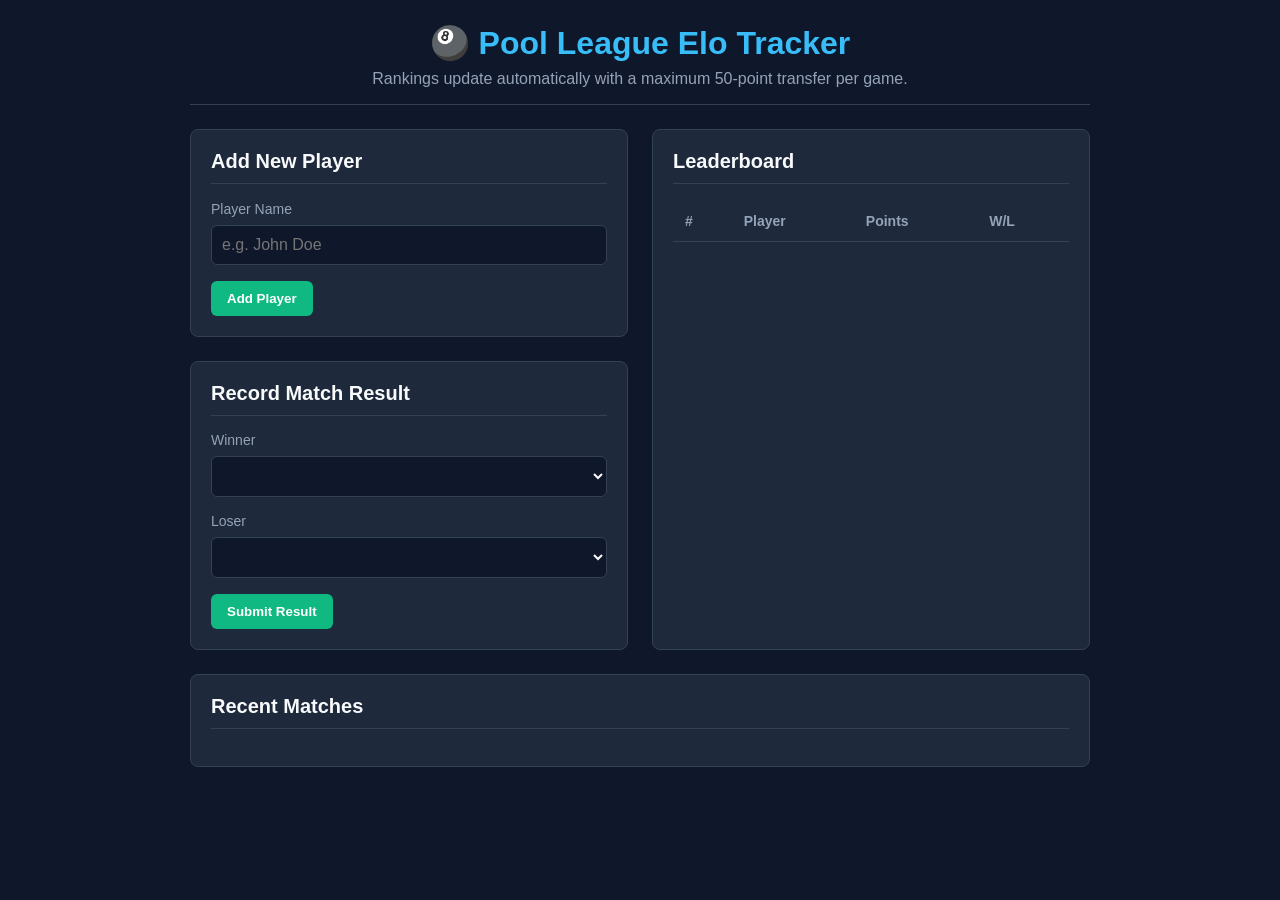
==== index.html @ 2d938170 "Add files via upload" ====
<!DOCTYPE html>
<html lang="en">
<head>
    <meta charset="UTF-8">
    <meta name="viewport" content="width=device-width, initial-scale=1.0">
    <title>Pool Ladder & Elo Tracker</title>
    <style>
        :root {
            --bg-color: #0f172a;
            --card-bg: #1e293b;
            --accent: #10b981;
            --accent-hover: #059669;
            --text: #f8fafc;
            --text-muted: #94a3b8;
            --border: #334155;
        }

        body {
            font-family: -apple-system, BlinkMacSystemFont, "Segoe UI", Roboto, Helvetica, Arial, sans-serif;
            background-color: var(--bg-color);
            color: var(--text);
            margin: 0;
            padding: 24px;
            display: flex;
            justify-content: center;
        }

        .container {
            width: 100%;
            max-width: 900px;
            display: flex;
            flex-direction: column;
            gap: 24px;
        }

        header {
            text-align: center;
            border-bottom: 1px solid var(--border);
            padding-bottom: 16px;
        }

        h1 { margin: 0 0 8px 0; font-size: 2rem; color: #38bdf8; }
        p { margin: 0; color: var(--text-muted); }

        .grid {
            display: grid;
            grid-template-columns: 1fr;
            gap: 24px;
        }

        @media (min-width: 768px) {
            .grid { grid-template-columns: 1fr 1fr; }
        }

        .card {
            background-color: var(--card-bg);
            border: 1px solid var(--border);
            border-radius: 8px;
            padding: 20px;
        }

        .card h2 {
            margin-top: 0;
            font-size: 1.25rem;
            border-bottom: 1px solid var(--border);
            padding-bottom: 10px;
        }

        .form-group {
            display: flex;
            flex-direction: column;
            gap: 8px;
            margin-bottom: 16px;
        }

        label { font-size: 0.875rem; color: var(--text-muted); }

        input, select {
            background-color: #0f172a;
            border: 1px solid var(--border);
            color: var(--text);
            padding: 10px;
            border-radius: 6px;
            font-size: 1rem;
        }

        button {
            background-color: var(--accent);
            color: white;
            border: none;
            padding: 10px 16px;
            border-radius: 6px;
            font-weight: 600;
            cursor: pointer;
            transition: background 0.2s;
        }

        button:hover { background-color: var(--accent-hover); }

        table {
            width: 100%;
            border-collapse: collapse;
            text-align: left;
        }

        th, td {
            padding: 12px;
            border-bottom: 1px solid var(--border);
        }

        th { color: var(--text-muted); font-weight: 600; font-size: 0.875rem; }

        .rank { font-weight: bold; width: 40px; }
        .gain { color: #34d399; font-weight: bold; }
        .loss { color: #f87171; font-weight: bold; }

        .history-list {
            list-style: none;
            padding: 0;
            margin: 0;
            max-height: 250px;
            overflow-y: auto;
        }

        .history-item {
            padding: 10px 0;
            border-bottom: 1px solid var(--border);
            font-size: 0.9rem;
            display: flex;
            justify-content: space-between;
        }
    </style>
</head>
<body>

<div class="container">
    <header>
        <h1>🎱 Pool League Elo Tracker</h1>
        <p>Rankings update automatically with a maximum 50-point transfer per game.</p>
    </header>

    <div class="grid">
        <!-- Add Player & Match Logger -->
        <div style="display: flex; flex-direction: column; gap: 24px;">
            <div class="card">
                <h2>Add New Player</h2>
                <form id="add-player-form">
                    <div class="form-group">
                        <label for="player-name">Player Name</label>
                        <input type="text" id="player-name" placeholder="e.g. John Doe" required>
                    </div>
                    <button type="submit">Add Player</button>
                </form>
            </div>

            <div class="card">
                <h2>Record Match Result</h2>
                <form id="record-match-form">
                    <div class="form-group">
                        <label for="winner-select">Winner</label>
                        <select id="winner-select" required></select>
                    </div>
                    <div class="form-group">
                        <label for="loser-select">Loser</label>
                        <select id="loser-select" required></select>
                    </div>
                    <button type="submit">Submit Result</button>
                </form>
            </div>
        </div>

        <!-- Leaderboard -->
        <div class="card">
            <h2>Leaderboard</h2>
            <table>
                <thead>
                    <tr>
                        <th>#</th>
                        <th>Player</th>
                        <th>Points</th>
                        <th>W/L</th>
                    </tr>
                </thead>
                <tbody id="leaderboard-body"></tbody>
            </table>
        </div>
    </div>

    <!-- Match History -->
    <div class="card">
        <h2>Recent Matches</h2>
        <ul id="history-list" class="history-list"></ul>
    </div>
</div>

<script>
    const K_FACTOR = 50;
    const INITIAL_RATING = 1000;

    // Load state from local storage or set defaults
    let players = JSON.parse(localStorage.getItem('pool_players')) || [
        { id: '1', name: 'Alice', rating: 1200, wins: 0, losses: 0 },
        { id: '2', name: 'Bob', rating: 1150, wins: 0, losses: 0 },
        { id: '3', name: 'Charlie', rating: 1000, wins: 0, losses: 0 }
    ];

    let matches = JSON.parse(localStorage.getItem('pool_matches')) || [];

    function saveData() {
        localStorage.setItem('pool_players', JSON.stringify(players));
        localStorage.setItem('pool_matches', JSON.stringify(matches));
    }

    // Calculate Elo change
    function calculateEloChange(winnerRating, loserRating) {
        // Expected outcome for the winner (between 0 and 1)
        const expectedWinner = 1 / (1 + Math.pow(10, (loserRating - winnerRating) / 400));
        // Winner score is 1, so points gained = K * (1 - expected)
        const pointChange = Math.round(K_FACTOR * (1 - expectedWinner));
        return Math.max(1, Math.min(K_FACTOR, pointChange)); // Clamp between 1 and 50
    }

    function render() {
        // Sort players by rating descending
        players.sort((a, b) => b.rating - a.rating);

        // Render Leaderboard
        const leaderboardBody = document.getElementById('leaderboard-body');
        leaderboardBody.innerHTML = players.map((player, index) => `
            <tr>
                <td class="rank">${index + 1}</td>
                <td><strong>${escapeHtml(player.name)}</strong></td>
                <td>${player.rating}</td>
                <td>${player.wins
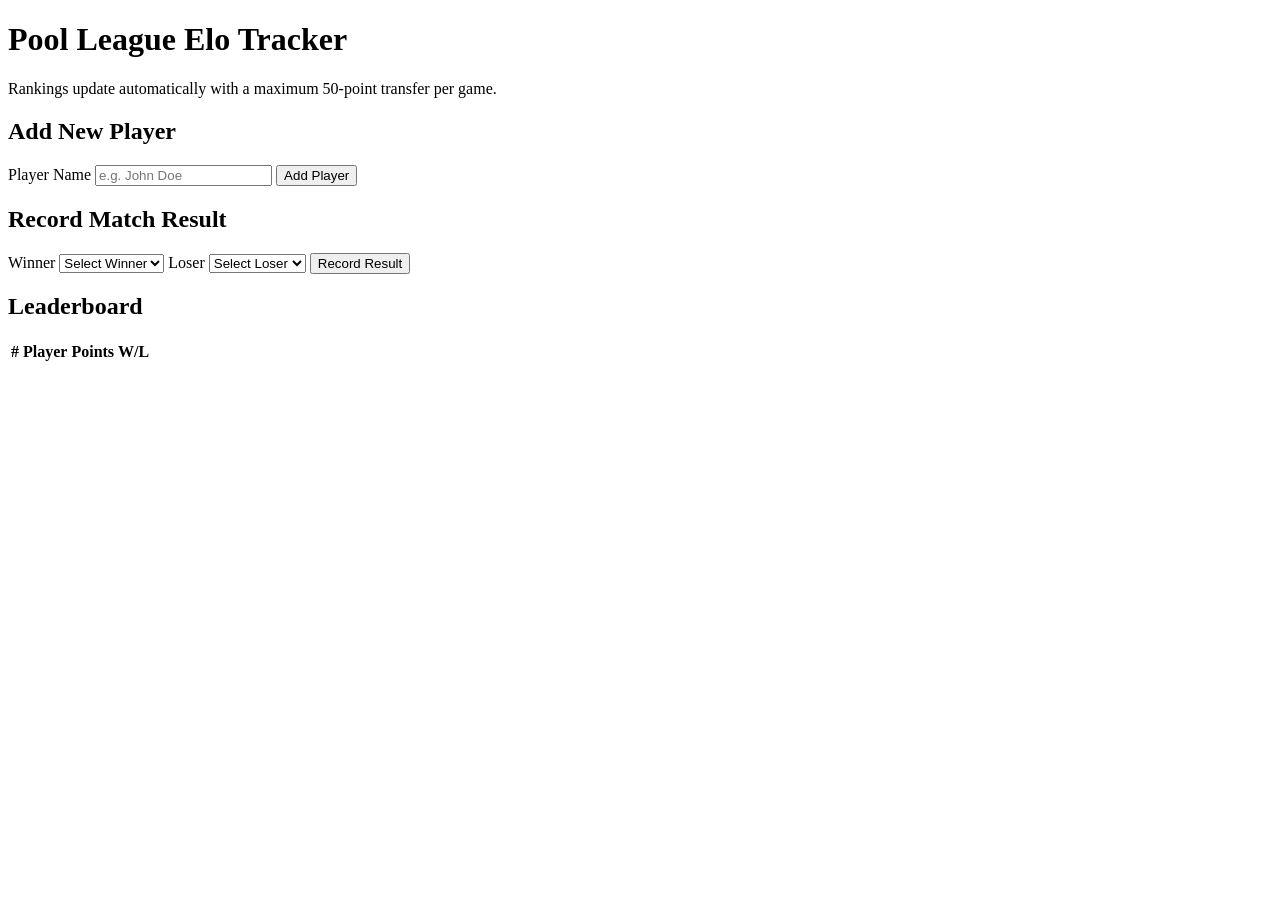
==== commit 54b7439b: "Add files via upload" ====
--- a/index.html
+++ b/index.html
@@ -1,234 +1,79 @@
 <!DOCTYPE html>
 <html lang="en">
 <head>
-    <meta charset="UTF-8">
-    <meta name="viewport" content="width=device-width, initial-scale=1.0">
-    <title>Pool Ladder & Elo Tracker</title>
-    <style>
-        :root {
-            --bg-color: #0f172a;
-            --card-bg: #1e293b;
-            --accent: #10b981;
-            --accent-hover: #059669;
-            --text: #f8fafc;
-            --text-muted: #94a3b8;
-            --border: #334155;
-        }
-
-        body {
-            font-family: -apple-system, BlinkMacSystemFont, "Segoe UI", Roboto, Helvetica, Arial, sans-serif;
-            background-color: var(--bg-color);
-            color: var(--text);
-            margin: 0;
-            padding: 24px;
-            display: flex;
-            justify-content: center;
-        }
-
-        .container {
-            width: 100%;
-            max-width: 900px;
-            display: flex;
-            flex-direction: column;
-            gap: 24px;
-        }
-
-        header {
-            text-align: center;
-            border-bottom: 1px solid var(--border);
-            padding-bottom: 16px;
-        }
-
-        h1 { margin: 0 0 8px 0; font-size: 2rem; color: #38bdf8; }
-        p { margin: 0; color: var(--text-muted); }
-
-        .grid {
-            display: grid;
-            grid-template-columns: 1fr;
-            gap: 24px;
-        }
-
-        @media (min-width: 768px) {
-            .grid { grid-template-columns: 1fr 1fr; }
-        }
-
-        .card {
-            background-color: var(--card-bg);
-            border: 1px solid var(--border);
-            border-radius: 8px;
-            padding: 20px;
-        }
-
-        .card h2 {
-            margin-top: 0;
-            font-size: 1.25rem;
-            border-bottom: 1px solid var(--border);
-            padding-bottom: 10px;
-        }
-
-        .form-group {
-            display: flex;
-            flex-direction: column;
-            gap: 8px;
-            margin-bottom: 16px;
-        }
-
-        label { font-size: 0.875rem; color: var(--text-muted); }
-
-        input, select {
-            background-color: #0f172a;
-            border: 1px solid var(--border);
-            color: var(--text);
-            padding: 10px;
-            border-radius: 6px;
-            font-size: 1rem;
-        }
-
-        button {
-            background-color: var(--accent);
-            color: white;
-            border: none;
-            padding: 10px 16px;
-            border-radius: 6px;
-            font-weight: 600;
-            cursor: pointer;
-            transition: background 0.2s;
-        }
-
-        button:hover { background-color: var(--accent-hover); }
-
-        table {
-            width: 100%;
-            border-collapse: collapse;
-            text-align: left;
-        }
-
-        th, td {
-            padding: 12px;
-            border-bottom: 1px solid var(--border);
-        }
-
-        th { color: var(--text-muted); font-weight: 600; font-size: 0.875rem; }
-
-        .rank { font-weight: bold; width: 40px; }
-        .gain { color: #34d399; font-weight: bold; }
-        .loss { color: #f87171; font-weight: bold; }
-
-        .history-list {
-            list-style: none;
-            padding: 0;
-            margin: 0;
-            max-height: 250px;
-            overflow-y: auto;
-        }
-
-        .history-item {
-            padding: 10px 0;
-            border-bottom: 1px solid var(--border);
-            font-size: 0.9rem;
-            display: flex;
-            justify-content: space-between;
-        }
-    </style>
+  <meta charset="UTF-8">
+  <meta name="viewport" content="width=device-width, initial-scale=1.0">
+  <title>Pool League Elo Tracker</title>
+  <link rel="stylesheet" href="style.css">
 </head>
 <body>
 
-<div class="container">
+  <div class="container">
     <header>
-        <h1>🎱 Pool League Elo Tracker</h1>
-        <p>Rankings update automatically with a maximum 50-point transfer per game.</p>
+      <h1>Pool League Elo Tracker</h1>
+      <p>Rankings update automatically with a maximum 50-point transfer per game.</p>
     </header>
 
-    <div class="grid">
-        <!-- Add Player & Match Logger -->
-        <div style="display: flex; flex-direction: column; gap: 24px;">
-            <div class="card">
-                <h2>Add New Player</h2>
-                <form id="add-player-form">
-                    <div class="form-group">
-                        <label for="player-name">Player Name</label>
-                        <input type="text" id="player-name" placeholder="e.g. John Doe" required>
-                    </div>
-                    <button type="submit">Add Player</button>
-                </form>
-            </div>
-
-            <div class="card">
-                <h2>Record Match Result</h2>
-                <form id="record-match-form">
-                    <div class="form-group">
-                        <label for="winner-select">Winner</label>
-                        <select id="winner-select" required></select>
-                    </div>
-                    <div class="form-group">
-                        <label for="loser-select">Loser</label>
-                        <select id="loser-select" required></select>
-                    </div>
-                    <button type="submit">Submit Result</button>
-                </form>
-            </div>
+    <main class="grid">
+      <!-- Left Column: Forms -->
+      <section class="forms-column">
+        
+        <!-- Add Player Card -->
+        <div class="card">
+          <h2>Add New Player</h2>
+          <form id="add-player-form">
+            <label for="player-name-input">Player Name</label>
+            <input 
+              type="text" 
+              id="player-name-input" 
+              placeholder="e.g. John Doe" 
+              required
+            />
+            <button type="submit" id="add-player-btn">Add Player</button>
+          </form>
         </div>
 
-        <!-- Leaderboard -->
+        <!-- Record Match Card -->
         <div class="card">
-            <h2>Leaderboard</h2>
-            <table>
-                <thead>
-                    <tr>
-                        <th>#</th>
-                        <th>Player</th>
-                        <th>Points</th>
-                        <th>W/L</th>
-                    </tr>
-                </thead>
-                <tbody id="leaderboard-body"></tbody>
-            </table>
+          <h2>Record Match Result</h2>
+          <form id="match-form">
+            <label for="winner-select">Winner</label>
+            <select id="winner-select" required>
+              <option value="">Select Winner</option>
+            </select>
+
+            <label for="loser-select">Loser</label>
+            <select id="loser-select" required>
+              <option value="">Select Loser</option>
+            </select>
+
+            <button type="submit" id="record-match-btn">Record Result</button>
+          </form>
         </div>
-    </div>
 
-    <!-- Match History -->
-    <div class="card">
-        <h2>Recent Matches</h2>
-        <ul id="history-list" class="history-list"></ul>
-    </div>
-</div>
+      </section>
 
-<script>
-    const K_FACTOR = 50;
-    const INITIAL_RATING = 1000;
+      <!-- Right Column: Leaderboard -->
+      <section class="card leaderboard-card">
+        <h2>Leaderboard</h2>
+        <table>
+          <thead>
+            <tr>
+              <th>#</th>
+              <th>Player</th>
+              <th>Points</th>
+              <th>W/L</th>
+            </tr>
+          </thead>
+          <tbody id="leaderboard-body">
+            <!-- Dynamic rows rendered by script.js -->
+          </tbody>
+        </table>
+      </section>
+    </main>
+  </div>
 
-    // Load state from local storage or set defaults
-    let players = JSON.parse(localStorage.getItem('pool_players')) || [
-        { id: '1', name: 'Alice', rating: 1200, wins: 0, losses: 0 },
-        { id: '2', name: 'Bob', rating: 1150, wins: 0, losses: 0 },
-        { id: '3', name: 'Charlie', rating: 1000, wins: 0, losses: 0 }
-    ];
-
-    let matches = JSON.parse(localStorage.getItem('pool_matches')) || [];
-
-    function saveData() {
-        localStorage.setItem('pool_players', JSON.stringify(players));
-        localStorage.setItem('pool_matches', JSON.stringify(matches));
-    }
-
-    // Calculate Elo change
-    function calculateEloChange(winnerRating, loserRating) {
-        // Expected outcome for the winner (between 0 and 1)
-        const expectedWinner = 1 / (1 + Math.pow(10, (loserRating - winnerRating) / 400));
-        // Winner score is 1, so points gained = K * (1 - expected)
-        const pointChange = Math.round(K_FACTOR * (1 - expectedWinner));
-        return Math.max(1, Math.min(K_FACTOR, pointChange)); // Clamp between 1 and 50
-    }
-
-    function render() {
-        // Sort players by rating descending
-        players.sort((a, b) => b.rating - a.rating);
-
-        // Render Leaderboard
-        const leaderboardBody = document.getElementById('leaderboard-body');
-        leaderboardBody.innerHTML = players.map((player, index) => `
-            <tr>
-                <td class="rank">${index + 1}</td>
-                <td><strong>${escapeHtml(player.name)}</strong></td>
-                <td>${player.rating}</td>
-                <td>${player.wins+  <!-- Link your JavaScript file -->
+  <script src="script.js"></script>
+</body>
+</html>
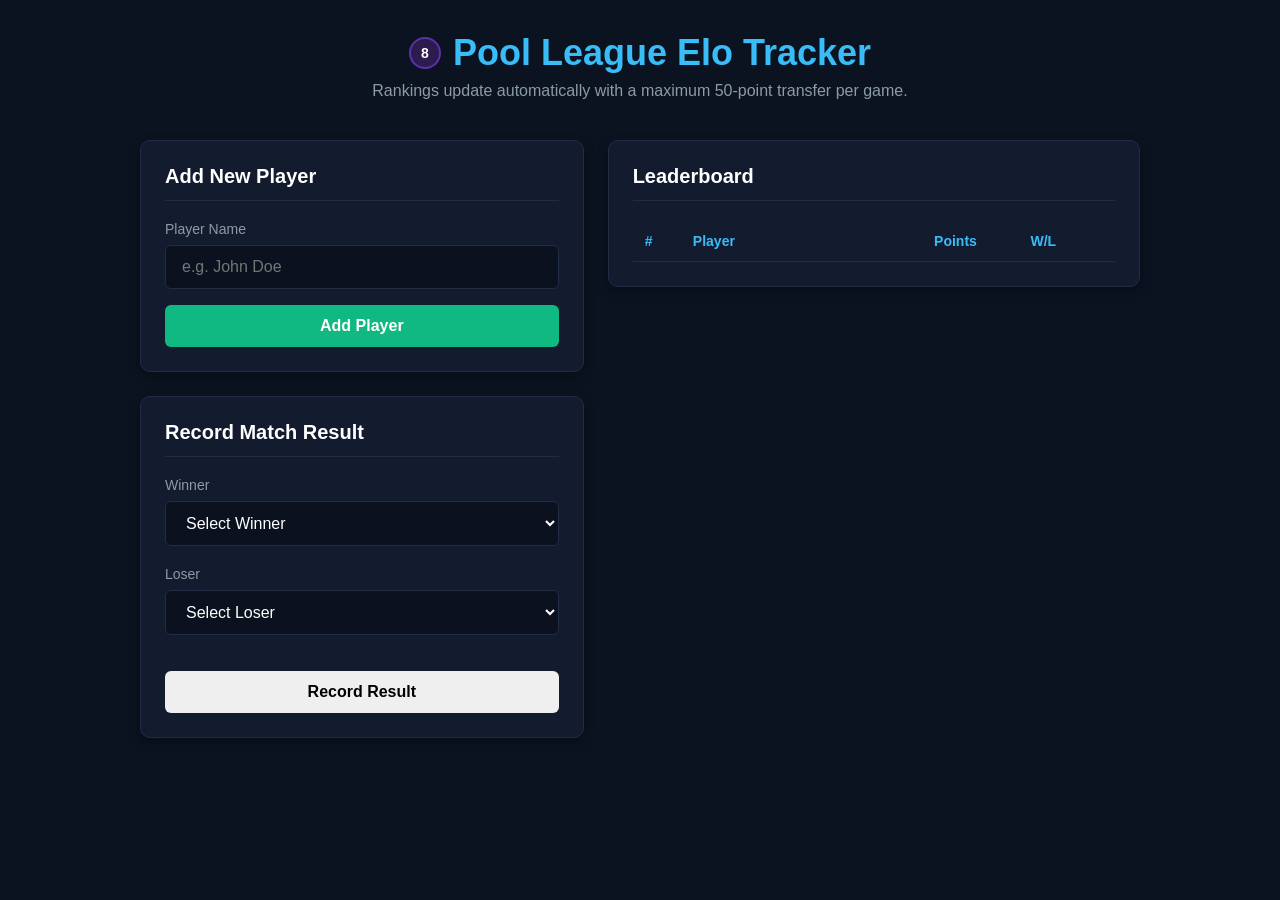
==== commit 293441b2: "Add files via upload" ====
--- a/index.html
+++ b/index.html
@@ -8,72 +8,84 @@
 </head>
 <body>
 
-  <div class="container">
-    <header>
-      <h1>Pool League Elo Tracker</h1>
-      <p>Rankings update automatically with a maximum 50-point transfer per game.</p>
-    </header>
+  <header class="app-header">
+    <h1><span class="ball-icon">8</span> Pool League Elo Tracker</h1>
+    <p>Rankings update automatically with a maximum 50-point transfer per game.</p>
+  </header>
 
-    <main class="grid">
-      <!-- Left Column: Forms -->
-      <section class="forms-column">
-        
-        <!-- Add Player Card -->
-        <div class="card">
-          <h2>Add New Player</h2>
-          <form id="add-player-form">
-            <label for="player-name-input">Player Name</label>
-            <input 
-              type="text" 
-              id="player-name-input" 
-              placeholder="e.g. John Doe" 
-              required
-            />
-            <button type="submit" id="add-player-btn">Add Player</button>
-          </form>
-        </div>
-
-        <!-- Record Match Card -->
-        <div class="card">
-          <h2>Record Match Result</h2>
-          <form id="match-form">
-            <label for="winner-select">Winner</label>
-            <select id="winner-select" required>
-              <option value="">Select Winner</option>
-            </select>
-
-            <label for="loser-select">Loser</label>
-            <select id="loser-select" required>
-              <option value="">Select Loser</option>
-            </select>
-
-            <button type="submit" id="record-match-btn">Record Result</button>
-          </form>
-        </div>
-
+  <main class="app-container">
+    
+    <!-- Left Column: Actions -->
+    <div class="left-column">
+      
+      <!-- Card: Add Player -->
+      <section class="card">
+        <h2>Add New Player</h2>
+        <form id="add-player-form">
+          <label for="player-name-input">Player Name</label>
+          <input 
+            type="text" 
+            id="player-name-input" 
+            placeholder="e.g. John Doe" 
+            autocomplete="off"
+            required
+          >
+          <button type="submit" id="add-player-btn" class="btn btn-primary">Add Player</button>
+        </form>
       </section>
 
-      <!-- Right Column: Leaderboard -->
+      <!-- Card: Record Match Result -->
+      <section class="card">
+        <h2>Record Match Result</h2>
+        <form id="match-form">
+          <div class="form-group">
+            <label for="winner-select">Winner</label>
+            <div class="select-wrapper">
+              <select id="winner-select" required>
+                <option value="">Select Winner</option>
+              </select>
+            </div>
+          </div>
+
+          <div class="form-group">
+            <label for="loser-select">Loser</label>
+            <div class="select-wrapper">
+              <select id="loser-select" required>
+                <option value="">Select Loser</option>
+              </select>
+            </div>
+          </div>
+
+          <button type="submit" id="record-match-btn" class="btn btn-secondary">Record Result</button>
+        </form>
+      </section>
+
+    </div>
+
+    <!-- Right Column: Leaderboard -->
+    <div class="right-column">
       <section class="card leaderboard-card">
         <h2>Leaderboard</h2>
-        <table>
-          <thead>
-            <tr>
-              <th>#</th>
-              <th>Player</th>
-              <th>Points</th>
-              <th>W/L</th>
-            </tr>
-          </thead>
-          <tbody id="leaderboard-body">
-            <!-- Dynamic rows rendered by script.js -->
-          </tbody>
-        </table>
+        <div class="table-wrapper">
+          <table class="leaderboard-table">
+            <thead>
+              <tr>
+                <th class="col-rank">#</th>
+                <th class="col-player">Player</th>
+                <th class="col-points">Points</th>
+                <th class="col-wl">W/L</th>
+              </tr>
+            </thead>
+            <tbody id="leaderboard-body">
+              <!-- Rendered dynamically by script.js -->
+            </tbody>
+          </table>
+        </div>
       </section>
-    </main>
-  </div>
+    </div>
 
-  <!-- Link your JavaScript file -->
+  </main>
+
   <script src="script.js"></script>
 </body>
 </html>
--- a/style.css
+++ b/style.css
@@ -0,0 +1,202 @@
+/* Core Variables & Resets */
+:root {
+  --bg-dark: #0b1320;
+  --card-bg: #131c2e;
+  --input-bg: #0b111e;
+  --border-color: #212d45;
+  --text-main: #ffffff;
+  --text-muted: #8c9ba5;
+  --accent-blue: #38bdf8;
+  --accent-green: #10b981;
+  --accent-green-hover: #059669;
+  --font-family: -apple-system, BlinkMacSystemFont, "Segoe UI", Roboto, Helvetica, Arial, sans-serif;
+}
+
+* {
+  box-sizing: border-box;
+  margin: 0;
+  padding: 0;
+}
+
+body {
+  background-color: var(--bg-dark);
+  color: var(--text-main);
+  font-family: var(--font-family);
+  min-height: 100vh;
+  padding: 2rem 1rem;
+}
+
+/* Header */
+.app-header {
+  text-align: center;
+  margin-bottom: 2.5rem;
+}
+
+.app-header h1 {
+  font-size: 2.25rem;
+  font-weight: 700;
+  color: var(--accent-blue);
+  display: flex;
+  align-items: center;
+  justify-content: center;
+  gap: 0.75rem;
+  margin-bottom: 0.5rem;
+}
+
+.ball-icon {
+  background-color: #2c1b4d;
+  color: #fff;
+  border: 2px solid #5b32a8;
+  border-radius: 50%;
+  width: 32px;
+  height: 32px;
+  display: inline-flex;
+  align-items: center;
+  justify-content: center;
+  font-size: 0.875rem;
+  font-weight: bold;
+}
+
+.app-header p {
+  color: var(--text-muted);
+  font-size: 1rem;
+}
+
+/* Layout Grid */
+.app-container {
+  max-width: 1000px;
+  margin: 0 auto;
+  display: grid;
+  grid-template-columns: 1fr;
+  gap: 1.5rem;
+}
+
+@media (min-width: 768px) {
+  .app-container {
+    grid-template-columns: 1fr 1.2fr;
+  }
+}
+
+.left-column {
+  display: flex;
+  flex-direction: column;
+  gap: 1.5rem;
+}
+
+/* Cards */
+.card {
+  background-color: var(--card-bg);
+  border: 1px solid var(--border-color);
+  border-radius: 10px;
+  padding: 1.5rem;
+  box-shadow: 0 4px 12px rgba(0, 0, 0, 0.3);
+}
+
+.card h2 {
+  font-size: 1.25rem;
+  font-weight: 600;
+  margin-bottom: 1.25rem;
+  color: var(--text-main);
+  border-bottom: 1px solid var(--border-color);
+  padding-bottom: 0.75rem;
+}
+
+/* Forms & Inputs */
+.form-group {
+  margin-bottom: 1.25rem;
+}
+
+label {
+  display: block;
+  font-size: 0.875rem;
+  color: var(--text-muted);
+  margin-bottom: 0.5rem;
+}
+
+input[type="text"],
+select {
+  width: 100%;
+  background-color: var(--input-bg);
+  border: 1px solid var(--border-color);
+  color: var(--text-main);
+  padding: 0.75rem 1rem;
+  border-radius: 6px;
+  font-size: 1rem;
+  outline: none;
+  transition: border-color 0.2s ease;
+}
+
+input[type="text"]:focus,
+select:focus {
+  border-color: var(--accent-blue);
+}
+
+input[type="text"]:disabled {
+  opacity: 0.6;
+  cursor: not-allowed;
+}
+
+.select-wrapper {
+  position: relative;
+}
+
+/* Buttons */
+.btn {
+  width: 100%;
+  padding: 0.75rem;
+  font-size: 1rem;
+  font-weight: 600;
+  border: none;
+  border-radius: 6px;
+  cursor: pointer;
+  transition: background-color 0.2s ease, opacity 0.2s ease;
+  margin-top: 1rem;
+}
+
+.btn-primary {
+  background-color: var(--accent-green);
+  color: #ffffff;
+}
+
+.btn-primary:hover:not(:disabled) {
+  background-color: var(--accent-green-hover);
+}
+
+.btn:disabled {
+  opacity: 0.5;
+  cursor: not-allowed;
+}
+
+/* Leaderboard Table */
+.table-wrapper {
+  overflow-x: auto;
+}
+
+.leaderboard-table {
+  width: 100%;
+  border-collapse: collapse;
+  text-align: left;
+}
+
+.leaderboard-table th {
+  color: var(--accent-blue);
+  font-weight: 600;
+  padding: 0.75rem;
+  border-bottom: 1px solid var(--border-color);
+  font-size: 0.875rem;
+}
+
+.leaderboard-table td {
+  padding: 0.875rem 0.75rem;
+  border-bottom: 1px solid var(--border-color);
+  font-size: 0.95rem;
+}
+
+.leaderboard-table tbody tr:last-child td {
+  border-bottom: none;
+}
+
+.col-rank { width: 10%; }
+.col-player { width: 50%; }
+.col-points { width: 20%; }
+.col-wl { width: 20%; }
